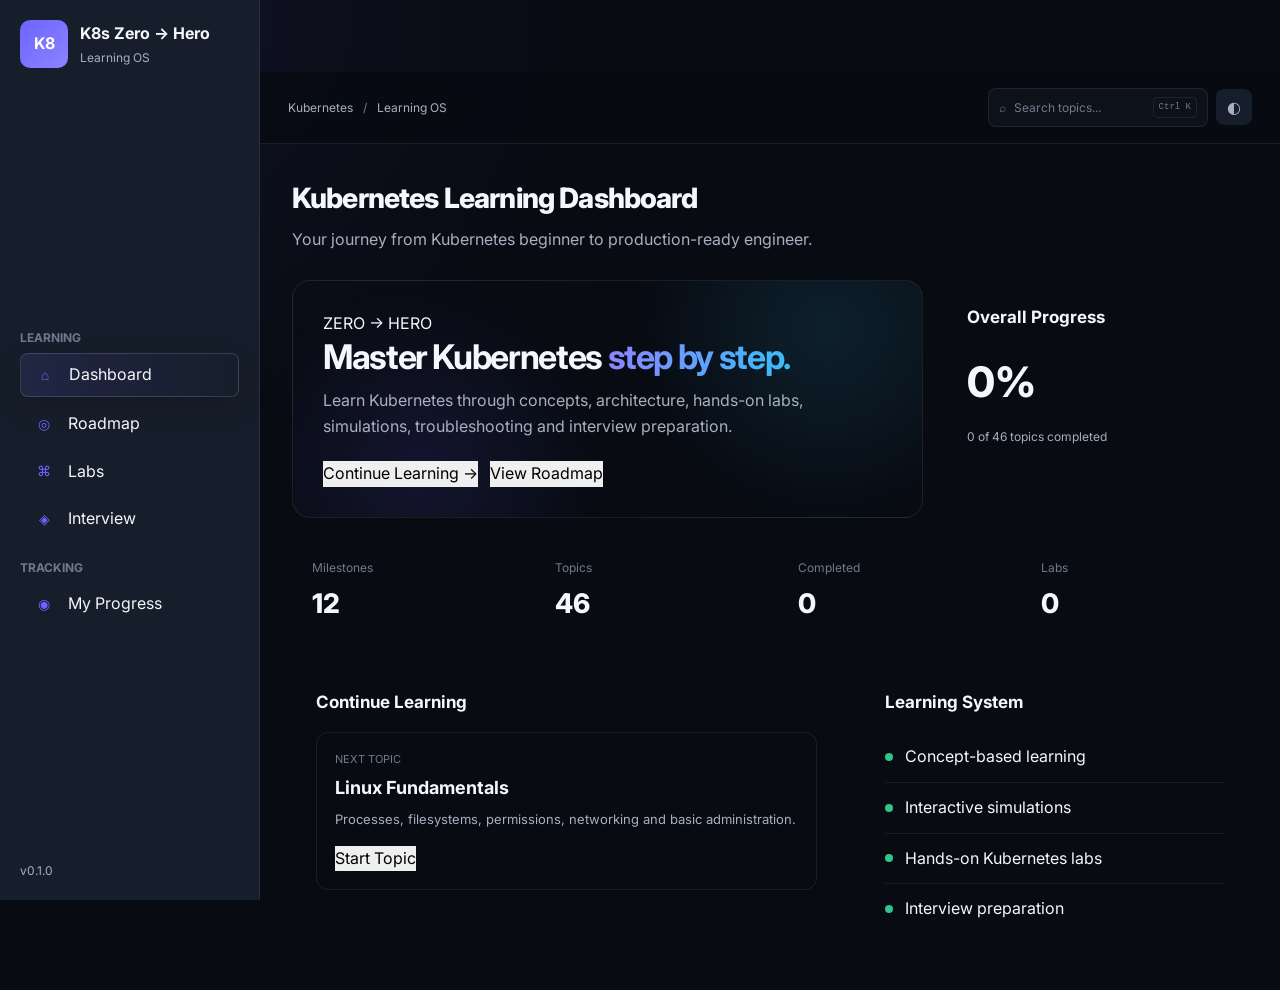
==== index.html @ 7feec670 "init commit to push code." ====
<!DOCTYPE html>
<html lang="en">
<head>
    <meta charset="UTF-8">

    <meta
        name="viewport"
        content="width=device-width, initial-scale=1.0"
    >

    <meta
        name="description"
        content="Kubernetes Zero to Hero - Interactive Kubernetes learning platform"
    >

    <title>Kubernetes Zero → Hero</title>

    <link rel="preconnect" href="https://fonts.googleapis.com">
    <link rel="preconnect" href="https://fonts.gstatic.com" crossorigin>

    <link
        href="https://fonts.googleapis.com/css2?family=Inter:wght@400;500;600;700;800&family=JetBrains+Mono:wght@400;500;600&display=swap"
        rel="stylesheet"
    >

    <link rel="stylesheet" href="./css/style.css">
    <link rel="stylesheet" href="./css/components.css">
    <link rel="stylesheet" href="./css/dashboard.css">
    <link rel="stylesheet" href="./css/roadmap.css">
    <link rel="stylesheet" href="./css/topic.css">
    <link rel="stylesheet" href="./css/labs.css">
    <link rel="stylesheet" href="./css/responsive.css">
</head>

<body>

    <div id="app">

        <!-- Application shell is rendered by JavaScript -->

        <div class="app-loading">
            <div class="loading-spinner"></div>
            <span>Loading Kubernetes Zero → Hero...</span>
        </div>

    </div>

    <script type="module" src="./js/app.js"></script>

</body>
</html>
---- css/style.css ----
:root {
    --bg-primary: #080b12;
    --bg-secondary: #0d111a;
    --bg-tertiary: #121824;
    --bg-elevated: #171e2b;

    --border: rgba(255, 255, 255, 0.08);
    --border-strong: rgba(255, 255, 255, 0.14);

    --text-primary: #f4f7fb;
    --text-secondary: #a7b0c0;
    --text-muted: #6f7a8c;

    --accent: #6c63ff;
    --accent-light: #8b85ff;
    --accent-soft: rgba(108, 99, 255, 0.12);

    --success: #31c48d;
    --success-soft: rgba(49, 196, 141, 0.12);

    --warning: #f5b942;
    --warning-soft: rgba(245, 185, 66, 0.12);

    --danger: #ef6675;
    --danger-soft: rgba(239, 102, 117, 0.12);

    --info: #38bdf8;
    --info-soft: rgba(56, 189, 248, 0.12);

    --sidebar-width: 260px;
    --header-height: 72px;

    --radius-sm: 8px;
    --radius-md: 12px;
    --radius-lg: 18px;

    --shadow-card:
        0 10px 30px rgba(0, 0, 0, 0.18);

    --transition:
        180ms ease;
}

* {
    margin: 0;
    padding: 0;
    box-sizing: border-box;
}

html {
    scroll-behavior: smooth;
}

body {
    min-height: 100vh;

    background:
        radial-gradient(
            circle at 10% 0%,
            rgba(108, 99, 255, 0.08),
            transparent 30%
        ),
        var(--bg-primary);

    color: var(--text-primary);

    font-family: "Inter", sans-serif;

    line-height: 1.6;
}

button,
input,
textarea,
select {
    font: inherit;
}

button {
    border: 0;
    cursor: pointer;
}

a {
    color: inherit;
    text-decoration: none;
}

ul {
    list-style: none;
}

code,
pre {
    font-family: "JetBrains Mono", monospace;
}

#app {
    min-height: 100vh;
}

.app-shell {
    min-height: 100vh;
}

.app-main {
    margin-left: var(--sidebar-width);
    min-height: 100vh;
    padding-top: var(--header-height);
}

.main-content {
    padding: 32px;
    max-width: 1600px;
    margin: 0 auto;
}

.page-header {
    margin-bottom: 28px;
}

.page-title {
    font-size: 28px;
    font-weight: 800;
    letter-spacing: -0.03em;
}

.page-subtitle {
    margin-top: 6px;
    color: var(--text-secondary);
}

.app-loading {
    min-height: 100vh;

    display: flex;
    align-items: center;
    justify-content: center;
    gap: 12px;

    color: var(--text-secondary);
}

.loading-spinner {
    width: 22px;
    height: 22px;

    border: 3px solid var(--border-strong);
    border-top-color: var(--accent);

    border-radius: 50%;

    animation: spin 800ms linear infinite;
}

@keyframes spin {
    to {
        transform: rotate(360deg);
    }
}

.gradient-text {
    background:
        linear-gradient(
            90deg,
            var(--accent-light),
            var(--info)
        );

    -webkit-background-clip: text;
    background-clip: text;

    color: transparent;
}

.hidden {
    display: none !important;
}

/* Sidebar styles (added to ensure sidebar and navigation render correctly) */
.sidebar {
    width: var(--sidebar-width);
    position: fixed;
    left: 0;
    top: 0;
    height: 100vh;
    padding: 20px;
    background: var(--bg-elevated);
    border-right: 1px solid var(--border);
    display: flex;
    flex-direction: column;
    justify-content: space-between;
    gap: 18px;
    z-index: 60;
}

.sidebar-brand {
    display: flex;
    align-items: center;
    gap: 12px;
}

.brand-mark {
    width: 48px;
    height: 48px;
    border-radius: 10px;
    background: linear-gradient(135deg, var(--accent), var(--accent-light));
    display: flex;
    align-items: center;
    justify-content: center;
    font-weight: 700;
    color: white;
}

.brand-title {
    font-weight: 700;
    color: var(--text-primary);
}

.brand-subtitle {
    font-size: 12px;
    color: var(--text-secondary);
    margin-top: 2px;
}

.sidebar-nav {
    display: flex;
    flex-direction: column;
    gap: 6px;
    margin-top: 12px;
}

.nav-section-label {
    margin-top: 12px;
    color: var(--text-muted);
    font-size: 12px;
    font-weight: 700;
}

.nav-item {
    display: flex;
    align-items: center;
    gap: 10px;
    padding: 8px 10px;
    border-radius: 8px;
    background: transparent;
    color: var(--text-primary);
    text-align: left;
    border: 0;
}

.nav-item:hover {
    background: rgba(255, 255, 255, 0.02);
    cursor: pointer;
}

.nav-item:focus {
    outline: 2px solid var(--accent);
    outline-offset: 2px;
}

.nav-item .nav-icon {
    width: 28px;
    font-size: 14px;
    display: inline-flex;
    align-items: center;
    justify-content: center;
    color: var(--accent);
}

.nav-item.active {
    background: linear-gradient(90deg, var(--accent-soft), transparent);
    box-shadow: var(--shadow-card);
    border: 1px solid var(--border-strong);
}

.sidebar-footer {
    font-size: 12px;
    color: var(--text-secondary);
}

.icon-btn {
    width: 36px;
    height: 36px;
    display: inline-flex;
    align-items: center;
    justify-content: center;
    border-radius: 8px;
    background: var(--bg-elevated);
    color: var(--text-secondary);
}



:root[data-theme="light"] {

    --bg-primary: #f5f7fb;
    --bg-secondary: #ffffff;
    --bg-tertiary: #eef1f7;
    --bg-elevated: #ffffff;

    --border: rgba(15, 23, 42, 0.09);
    --border-strong: rgba(15, 23, 42, 0.15);

    --text-primary: #111827;
    --text-secondary: #5f6b7a;
    --text-muted: #8993a3;
}

:root[data-theme="light"] .sidebar {
    background: rgba(255, 255, 255, 0.96);
}

:root[data-theme="light"] .app-header {
    background: rgba(255, 255, 255, 0.8);
}

:root[data-theme="light"] .code-block,
:root[data-theme="light"] .lab-terminal {
    background: #10141c;
}
---- css/components.css ----
/* Variables and global resets live in css/style.css to avoid duplicate declarations.
   Components should rely on those shared variables and only contain component rules. */



.app-header {
    height: var(--header-height);

    display: flex;
    align-items: center;
    justify-content: space-between;

    padding: 0 28px;

    border-bottom: 1px solid var(--border);

    background: rgba(8, 11, 18, 0.8);

    backdrop-filter: blur(12px);

    position: sticky;
    top: 0;

    z-index: 70;
}

.breadcrumb {
    color: var(--text-secondary);
    font-size: 12px;
}

.breadcrumb span {
    margin: 0 7px;
    color: var(--text-muted);
}

.header-actions {
    display: flex;
    align-items: center;
    gap: 8px;
}

.search-trigger {
    min-width: 220px;

    display: flex;
    align-items: center;
    gap: 8px;

    padding: 8px 10px;

    border: 1px solid var(--border);

    border-radius: var(--radius-sm);

    background: var(--bg-secondary);

    color: var(--text-muted);

    font-size: 12px;

    text-align: left;
}

.search-trigger kbd {
    margin-left: auto;

    padding: 2px 5px;

    border: 1px solid var(--border);

    border-radius: 4px;

    font-size: 9px;
}




.modal-backdrop {
    position: fixed;

    inset: 0;

    display: flex;
    align-items: center;
    justify-content: center;

    padding: 20px;

    background: rgba(0, 0, 0, 0.65);

    backdrop-filter: blur(8px);

    z-index: 1000;
}

.modal-card {
    position: relative;

    width: min(600px, 100%);

    max-height: 85vh;

    overflow-y: auto;

    padding: 28px;

    border: 1px solid var(--border);

    border-radius: var(--radius-lg);

    background: var(--bg-secondary);

    box-shadow: 0 30px 80px rgba(0,0,0,.4);
}

.modal-close {
    position: absolute;

    top: 12px;
    right: 12px;

    width: 34px;
    height: 34px;

    border-radius: 50%;

    color: var(--text-secondary);

    background: var(--bg-elevated);

    font-size: 20px;
}
---- css/dashboard.css ----
.dashboard-grid {
    display: grid;

    grid-template-columns:
        repeat(12, 1fr);

    gap: 20px;
}

.dashboard-hero {
    grid-column: span 8;

    padding: 30px;

    position: relative;
    overflow: hidden;

    background:
        radial-gradient(
            circle at 85% 20%,
            rgba(56, 189, 248, 0.12),
            transparent 35%
        ),
        radial-gradient(
            circle at 20% 80%,
            rgba(108, 99, 255, 0.12),
            transparent 35%
        );

    border: 1px solid var(--border);
    border-radius: var(--radius-lg);
}

.dashboard-hero h1 {
    max-width: 700px;

    font-size: 34px;
    line-height: 1.15;
    letter-spacing: -0.04em;
}

.dashboard-hero p {
    max-width: 650px;

    margin-top: 12px;

    color: var(--text-secondary);
}

.dashboard-progress-card {
    grid-column: span 4;

    padding: 24px;
}

.stat-grid {
    grid-column: span 12;

    display: grid;

    grid-template-columns:
        repeat(4, 1fr);

    gap: 16px;
}

.stat-card {
    padding: 20px;
}

.stat-label {
    color: var(--text-muted);
    font-size: 12px;
}

.stat-value {
    margin-top: 5px;

    font-size: 27px;
    font-weight: 800;
}

.continue-card {
    grid-column: span 7;
    padding: 24px;
}

.activity-card {
    grid-column: span 5;
    padding: 24px;
}

.section-title {
    margin-bottom: 16px;

    font-size: 17px;
    font-weight: 700;
}

.activity-item {
    display: flex;
    align-items: center;
    gap: 12px;

    padding: 12px 0;

    border-bottom: 1px solid var(--border);
}

.activity-item:last-child {
    border-bottom: 0;
}

.activity-dot {
    width: 8px;
    height: 8px;

    flex-shrink: 0;

    border-radius: 50%;

    background: var(--success);
}
---- css/roadmap.css ----
.roadmap-container {
    display: flex;
    flex-direction: column;
    gap: 20px;
}

.milestone {
    overflow: hidden;

    border: 1px solid var(--border);
    border-radius: var(--radius-lg);

    background: rgba(255, 255, 255, 0.02);
}

.milestone-header {
    display: flex;
    align-items: center;
    gap: 16px;

    padding: 22px;

    cursor: pointer;

    transition: var(--transition);
}

.milestone-header:hover {
    background: rgba(255, 255, 255, 0.025);
}

.milestone-number {
    width: 44px;
    height: 44px;

    display: flex;
    align-items: center;
    justify-content: center;

    border-radius: 12px;

    background: var(--accent-soft);
    color: var(--accent-light);

    font-weight: 800;
}

.milestone-info {
    flex: 1;
}

.milestone-title {
    font-size: 17px;
    font-weight: 700;
}

.milestone-description {
    margin-top: 3px;

    color: var(--text-secondary);
    font-size: 13px;
}

.milestone-progress {
    width: 130px;
}

.milestone-body {
    padding: 0 22px 22px;

    display: grid;

    grid-template-columns:
        repeat(2, 1fr);

    gap: 12px;
}

.milestone-topic {
    display: flex;
    align-items: center;
    gap: 12px;

    padding: 14px;

    border: 1px solid var(--border);

    border-radius: var(--radius-md);

    cursor: pointer;

    transition: var(--transition);
}

.milestone-topic:hover {
    border-color: rgba(108, 99, 255, 0.4);
}

.topic-status {
    width: 24px;
    height: 24px;

    display: flex;
    align-items: center;
    justify-content: center;

    border-radius: 50%;

    border: 1px solid var(--border-strong);

    color: var(--text-muted);

    font-size: 12px;
}

.topic-status.complete {
    background: var(--success-soft);
    border-color: var(--success);
    color: var(--success);
}
---- css/topic.css ----
.topic-layout {
    display: grid;

    grid-template-columns:
        minmax(0, 1fr)
        280px;

    gap: 24px;
}

.topic-main {
    min-width: 0;
}

.topic-sidebar {
    position: sticky;
    top: calc(var(--header-height) + 8px);

    align-self: start;
}

.topic-hero {
    padding: 28px;

    border: 1px solid var(--border);
    border-radius: var(--radius-lg);

    background:
        radial-gradient(
            circle at 90% 10%,
            rgba(108, 99, 255, 0.12),
            transparent 30%
        );
}

.topic-hero h1 {
    margin-top: 12px;

    font-size: 32px;
    letter-spacing: -0.035em;
}

.topic-hero p {
    margin-top: 10px;

    color: var(--text-secondary);
}

.topic-section {
    margin-top: 20px;

    padding: 25px;

    border: 1px solid var(--border);
    border-radius: var(--radius-lg);

    background: rgba(255, 255, 255, 0.018);
}

.topic-section h2 {
    margin-bottom: 12px;

    font-size: 20px;
}

.topic-section p {
    color: var(--text-secondary);
}

.topic-section ul {
    margin-top: 12px;
    padding-left: 20px;

    list-style: disc;

    color: var(--text-secondary);
}

.topic-section li {
    margin-bottom: 7px;
}

.code-block {
    margin-top: 16px;

    padding: 18px;

    overflow-x: auto;

    border: 1px solid var(--border);

    border-radius: var(--radius-md);

    background: #06080d;

    color: #c9d4e5;

    font-size: 13px;
    line-height: 1.7;
}

.topic-actions {
    display: flex;
    gap: 10px;

    margin-top: 22px;
}

.prerequisite-list {
    display: flex;
    flex-direction: column;
    gap: 8px;
}

.prerequisite-item {
    padding: 10px 12px;

    border-radius: var(--radius-sm);

    background: var(--bg-tertiary);

    color: var(--text-secondary);

    font-size: 13px;
}
---- css/labs.css ----
.labs-grid {
    display: grid;

    grid-template-columns:
        repeat(3, 1fr);

    gap: 18px;
}

.lab-card {
    padding: 22px;

    border: 1px solid var(--border);

    border-radius: var(--radius-lg);

    background: rgba(255, 255, 255, 0.02);

    transition: var(--transition);
}

.lab-card:hover {
    transform: translateY(-3px);

    border-color: rgba(108, 99, 255, 0.4);
}

.lab-icon {
    width: 44px;
    height: 44px;

    display: flex;
    align-items: center;
    justify-content: center;

    border-radius: 12px;

    background: var(--accent-soft);

    font-size: 20px;
}

.lab-title {
    margin-top: 16px;

    font-size: 16px;
    font-weight: 700;
}

.lab-description {
    margin-top: 7px;

    color: var(--text-secondary);

    font-size: 13px;
}

.lab-meta {
    display: flex;
    gap: 8px;

    margin-top: 16px;
}

.lab-terminal {
    margin-top: 20px;

    padding: 20px;

    border: 1px solid var(--border);

    border-radius: var(--radius-lg);

    background: #05070b;
}

.terminal-header {
    display: flex;
    align-items: center;
    gap: 7px;

    margin-bottom: 14px;
}

.terminal-dot {
    width: 9px;
    height: 9px;

    border-radius: 50%;

    background: var(--text-muted);
}

.terminal-body {
    color: #c6d0df;

    font-family: "JetBrains Mono", monospace;

    font-size: 13px;

    line-height: 1.7;
}
---- css/responsive.css ----
@media (max-width: 1100px) {
    .dashboard-progress-card {
        grid-column: span 12;
    }

    /* Hide the fixed sidebar on smaller screens instead of forcing --sidebar-width to 0.
       Setting the CSS variable to 0 can collapse layout unexpectedly. */
    .sidebar {
        display: none;
    }

    .continue-card {
        grid-column: span 12;
    }

    .activity-card {
        grid-column: span 12;
    }

    .labs-grid {
        grid-template-columns:
            repeat(2, 1fr);
    }
}

@media (max-width: 850px) {

    /* Hide the fixed sidebar on smaller screens instead of forcing --sidebar-width to 0.
       Setting the CSS variable to 0 can collapse layout unexpectedly. */
    .sidebar {
        display: none;
    }

    .app-main {
        margin-left: 0;
    }

    .main-content {
        padding: 20px;
    }

    .topic-layout {
        grid-template-columns: 1fr;
    }

    .topic-sidebar {
        position: static;
    }

    .stat-grid {
        grid-template-columns:
            repeat(2, 1fr);
    }

    .milestone-body {
        grid-template-columns: 1fr;
    }
}

@media (max-width: 600px) {

    .main-content {
        padding: 15px;
    }

    .dashboard-hero h1 {
        font-size: 27px;
    }

    .stat-grid {
        grid-template-columns: 1fr;
    }

    .labs-grid {
        grid-template-columns: 1fr;
    }

    .topic-hero h1 {
        font-size: 26px;
    }

    .topic-actions {
        flex-direction: column;
    }
}
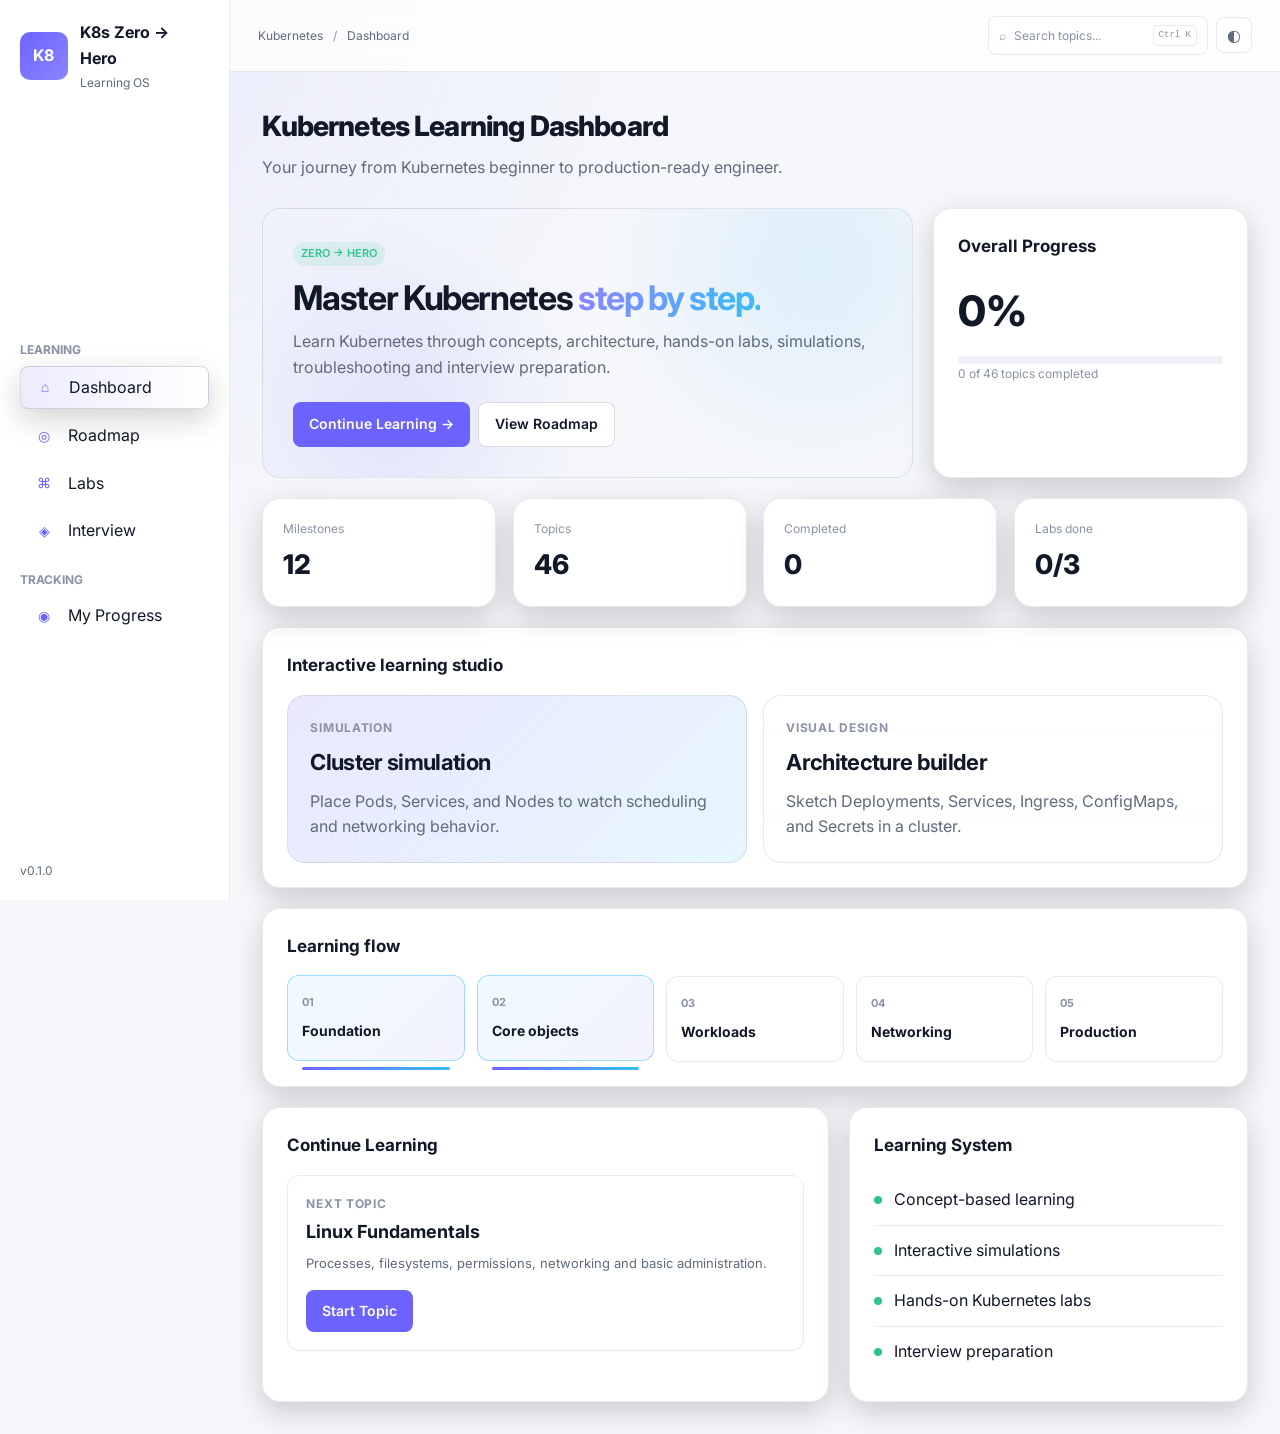
==== commit cfd6320b: "update simulation" ====
--- a/index.html
+++ b/index.html
@@ -1,51 +1,15 @@
 <!DOCTYPE html>
 <html lang="en">
-<head>
-    <meta charset="UTF-8">
-
-    <meta
-        name="viewport"
-        content="width=device-width, initial-scale=1.0"
-    >
-
-    <meta
-        name="description"
-        content="Kubernetes Zero to Hero - Interactive Kubernetes learning platform"
-    >
-
+  <head>
+    <meta charset="UTF-8" />
+    <meta http-equiv="refresh" content="0; url=./application/" />
+    <meta name="viewport" content="width=device-width, initial-scale=1.0" />
     <title>Kubernetes Zero → Hero</title>
-
-    <link rel="preconnect" href="https://fonts.googleapis.com">
-    <link rel="preconnect" href="https://fonts.gstatic.com" crossorigin>
-
-    <link
-        href="https://fonts.googleapis.com/css2?family=Inter:wght@400;500;600;700;800&family=JetBrains+Mono:wght@400;500;600&display=swap"
-        rel="stylesheet"
-    >
-
-    <link rel="stylesheet" href="./css/style.css">
-    <link rel="stylesheet" href="./css/components.css">
-    <link rel="stylesheet" href="./css/dashboard.css">
-    <link rel="stylesheet" href="./css/roadmap.css">
-    <link rel="stylesheet" href="./css/topic.css">
-    <link rel="stylesheet" href="./css/labs.css">
-    <link rel="stylesheet" href="./css/responsive.css">
-</head>
-
-<body>
-
-    <div id="app">
-
-        <!-- Application shell is rendered by JavaScript -->
-
-        <div class="app-loading">
-            <div class="loading-spinner"></div>
-            <span>Loading Kubernetes Zero → Hero...</span>
-        </div>
-
-    </div>
-
-    <script type="module" src="./js/app.js"></script>
-
-</body>
+    <script>
+      window.location.replace("./application/");
+    </script>
+  </head>
+  <body>
+    <p>Redirecting to the Kubernetes Zero → Hero app...</p>
+  </body>
 </html>
